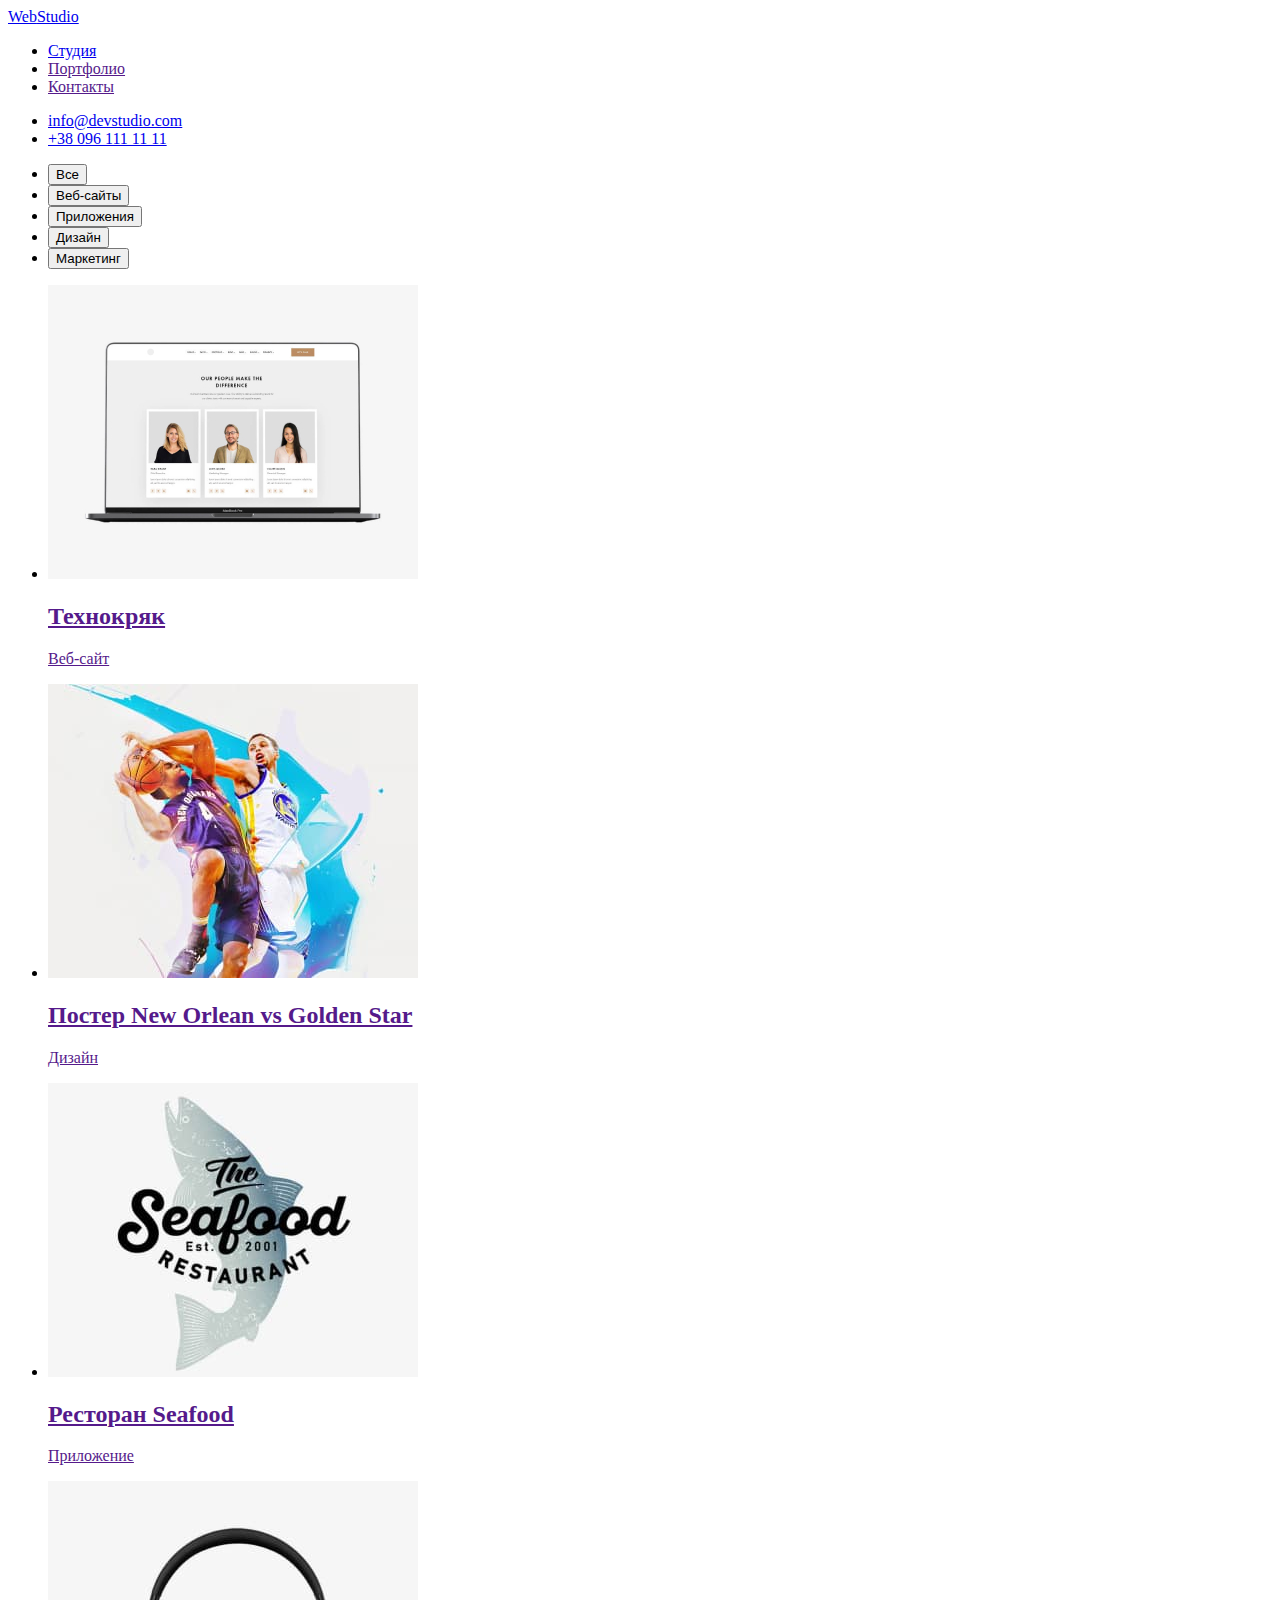
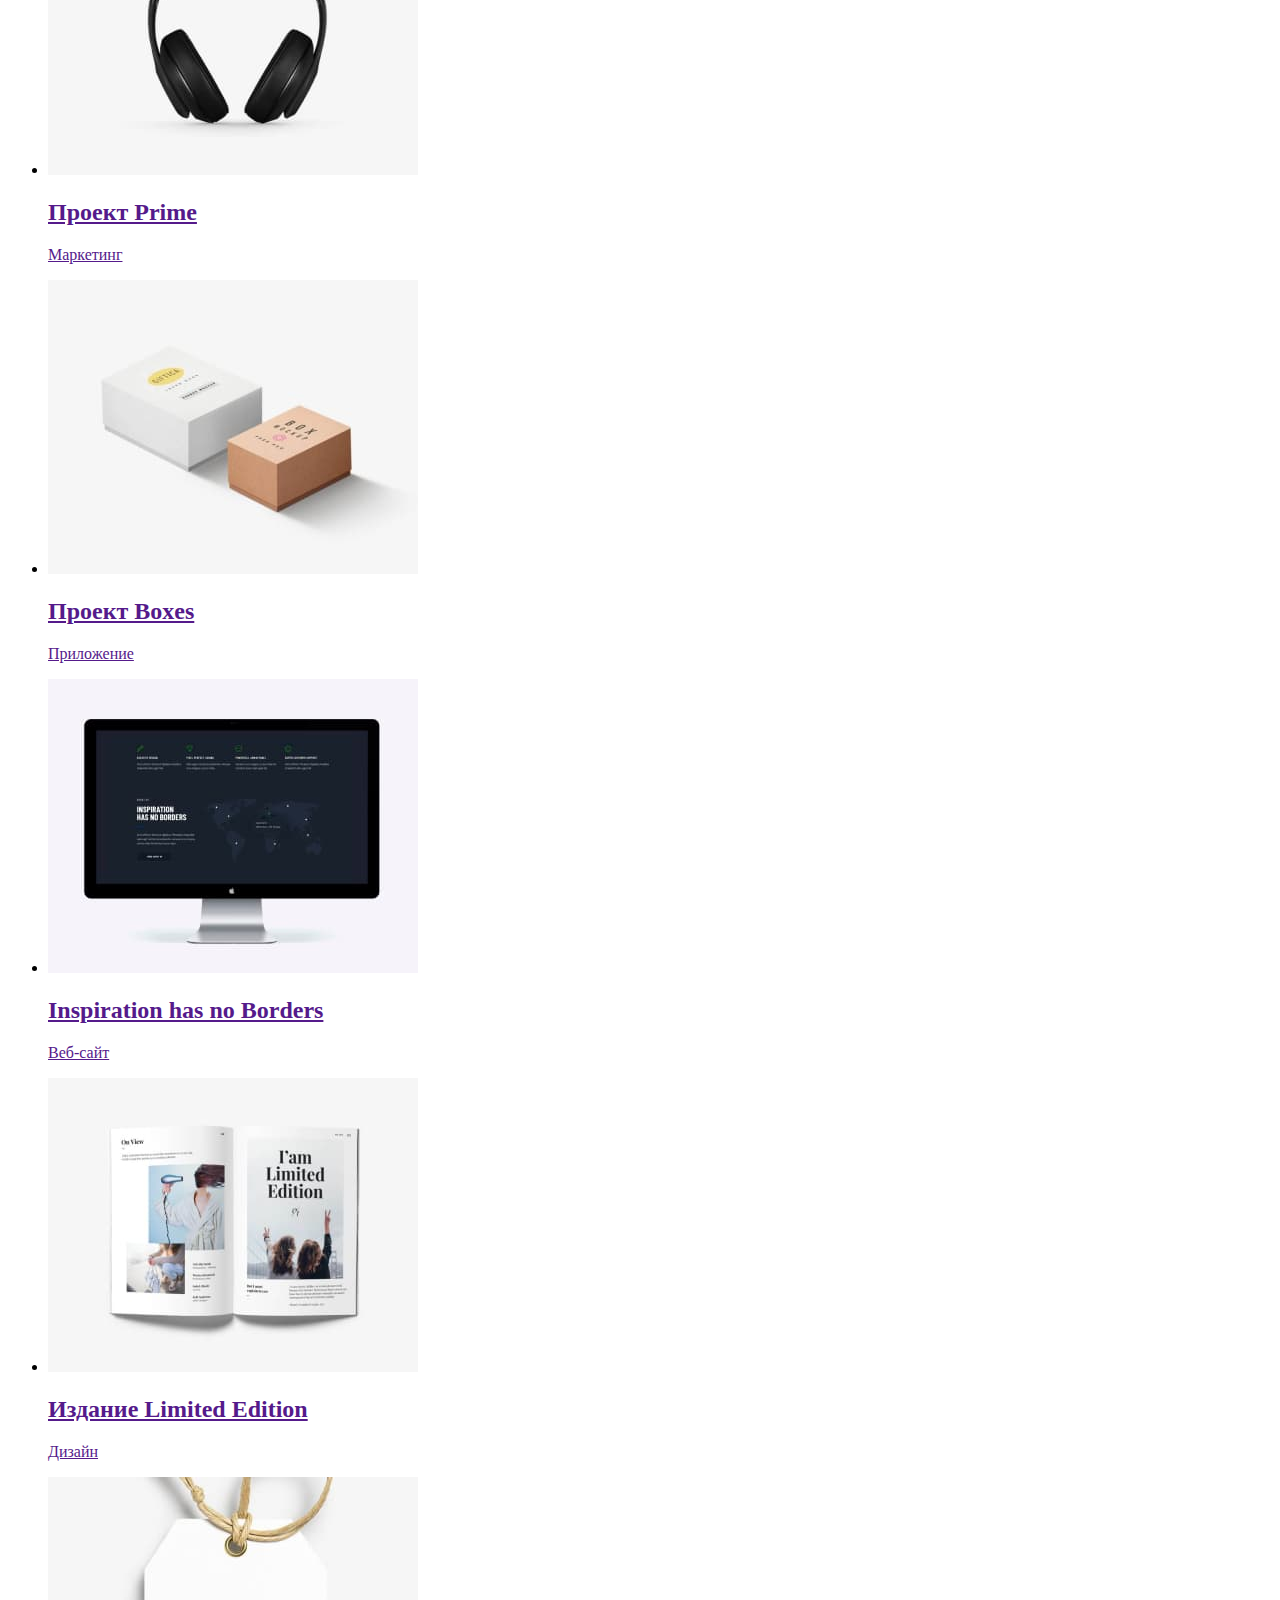
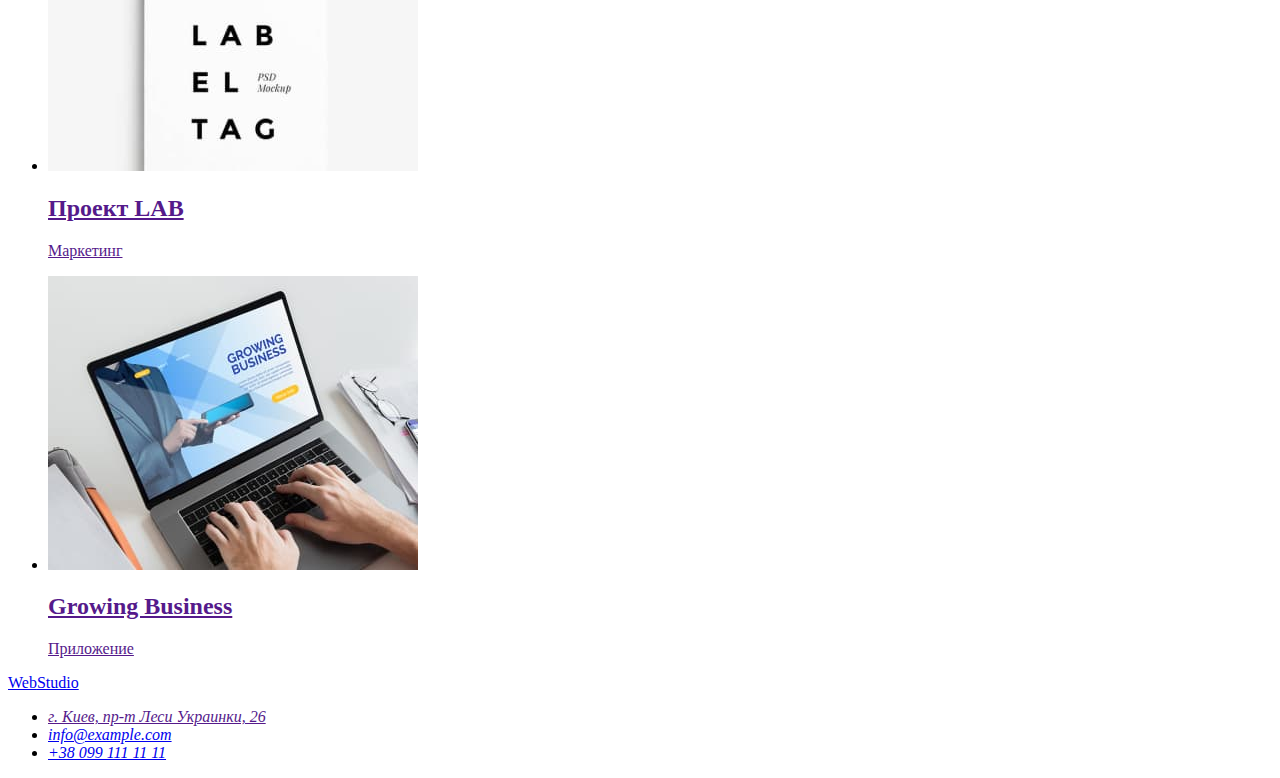
==== portfolio.html @ 23bd51ab "Create portfolio.html" ====
<!DOCTYPE html>
<html lang="ru">

<head>
    <meta charset="UTF-8">
    <meta http-equiv="X-UA-Compatible" content="IE=edge">
    <meta name="viewport" content="width=device-width, initial-scale=1.0">
    <title>Портфолио</title>
    <link rel="stylesheet" href="./css/style.css">
    <link href="https://fonts.googleapis.com/css2?family=Raleway:wght@700&family=Roboto:wght@400;500;700&display=swap"
        rel="stylesheet">
</head>

<body>
    <header class="header">

        <a href="./index.html" class="logo "> <span class="logo-accent"> Web</span>Studio</a>
        <nav>
            <ul class="header-list list">
                <li><a href="./index.html" class="header-list-link link">Студия</a></li>
                <li><a href="" class="header-list-link link  current">Портфолио</a></li>
                <li><a href="" class="header-list-link link">Контакты</a></li>
            </ul>
        </nav>
        <ul class="header-tel-link  list">
            <li><a href="mailto:info@devstudio.com" class="header-tel-link link">info@devstudio.com</a></li>
            <li><a href="tel:+380961111111" class="header-tel-link link">+38 096 111 11 11</a></li>

        </ul>
    </header>


    <main>
        <!-- menu -->
        <section class="menu">
            <ul class="menu-btn list">
                <li><button type="button" class="btn"> Все</button> </li>
                <li><button type="button" class="btn">Веб-сайты </button></li>
                <li><button type="button" class="btn">Приложения </button></li>
                <li><button type="button" class="btn">Дизайн </button></li>
                <li><button type="button" class="btn"> Маркетинг</button></li>
            </ul>


            <ul class=" menu-link  list">
                <li>
                    <a href="" class="list-link link">
                        <img src="./images/web-site.jpg" alt="Ноутбук с веб-сайтом" class="menu-img" width="370"
                            height="294">
                        <h2 class="menu-title">Технокряк</h2>
                        <p class="menu-text">Веб-сайт</p>
                    </a>
                </li>

                <li>
                    <a href="" class="list-link link">
                        <img src="./images/designer.jpg" alt="Два спортсмена" class="menu-img" width="370" height="294">
                        <h2 class="menu-title">Постер New Orlean vs Golden Star</h2>
                        <p class="menu-text">Дизайн</p>
                    </a>
                </li>

                <li>
                    <a href="" class="list-link link">

                        <img src="./images/logo.jpg" alt="Логотип" width="370" height="294" class="menu-img">
                        <h2 class="menu-title">Ресторан Seafood</h2>
                        <p class="menu-text">Приложение</p>
                    </a>
                </li>

                <li>
                    <a href="" class="list-link link">
                        <img src="./images/marceting.jpg" alt="Наушники" class="menu-img" width="370" height="294">
                        <h2 class="menu-title">Проект Prime</h2>
                        <p class="menu-text">Маркетинг</p>
                    </a>
                </li>

                <li>
                    <a href="" class="list-link link">
                        <img src="./images/boxes.jpg" alt="Две коробки" class="menu-img" width="370" height="294">
                        <h2 class="menu-title">Проект Boxes</h2>
                        <p class="menu-text">Приложение</p>
                    </a>
                </li>

                <li>
                    <a href="" class="list-link link">
                        <img src="./images/computer.jpg" alt="Компютер" class="menu-img" width="370" height="294">
                        <h2 class="menu-title">Inspiration has no Borders</h2>
                        <p class="menu-text">Веб-сайт</p>
                    </a>
                </li>

                <li>
                    <a href="" class="list-link link">
                        <img src="./images/magazine.jpg" alt="Раскрытый журнал" class="menu-img" width="370"
                            height="294">
                        <h2 class="menu-title">Издание Limited Edition</h2>
                        <p class="menu-text">Дизайн</p>
                    </a>
                </li>

                <li>
                    <a href="" class="list-link link">
                        <img src="./images/label.jpg" alt="Этикетка" class="menu-img" width="370" height="294">
                        <h2 class="menu-title">Проект LAB</h2>
                        <p class="menu-text">Маркетинг</p>
                    </a>
                </li>

                <li>
                    <a href="" class="list-link link">
                        <img src="./images/laptap.jpg" alt="Ноутбук" class="menu-img" width="370" height="294">
                        <h2 class="menu-title">Growing Business</h2>
                        <p class="menu-text">Приложение</p>
                    </a>
                </li>
            </ul>
        </section>
    </main>

    <!-- Футер -->
    <footer class="page-footer">
        <a href="./index.html" class="logo-footer link"> <span class="logo-accent"> Web</span>Studio</a>

        <address class="footer-address">
            <ul class="contact-list list">
                <li class="contact-item"> <a href="" class="address-link link"> г. Киев, пр-т Леси Украинки, 26</a></li>
                <li class="contact-item"><a href="mailto:info@example.com"
                        class="contact-link link">info@example.com</a></li>
                <li class="contact-item"><a href="tel:+380991111111" class="contact-link link">+38 099 111 11 11</a>
                </li>
            </ul>
        </address>
    </footer>
</body>

</html>
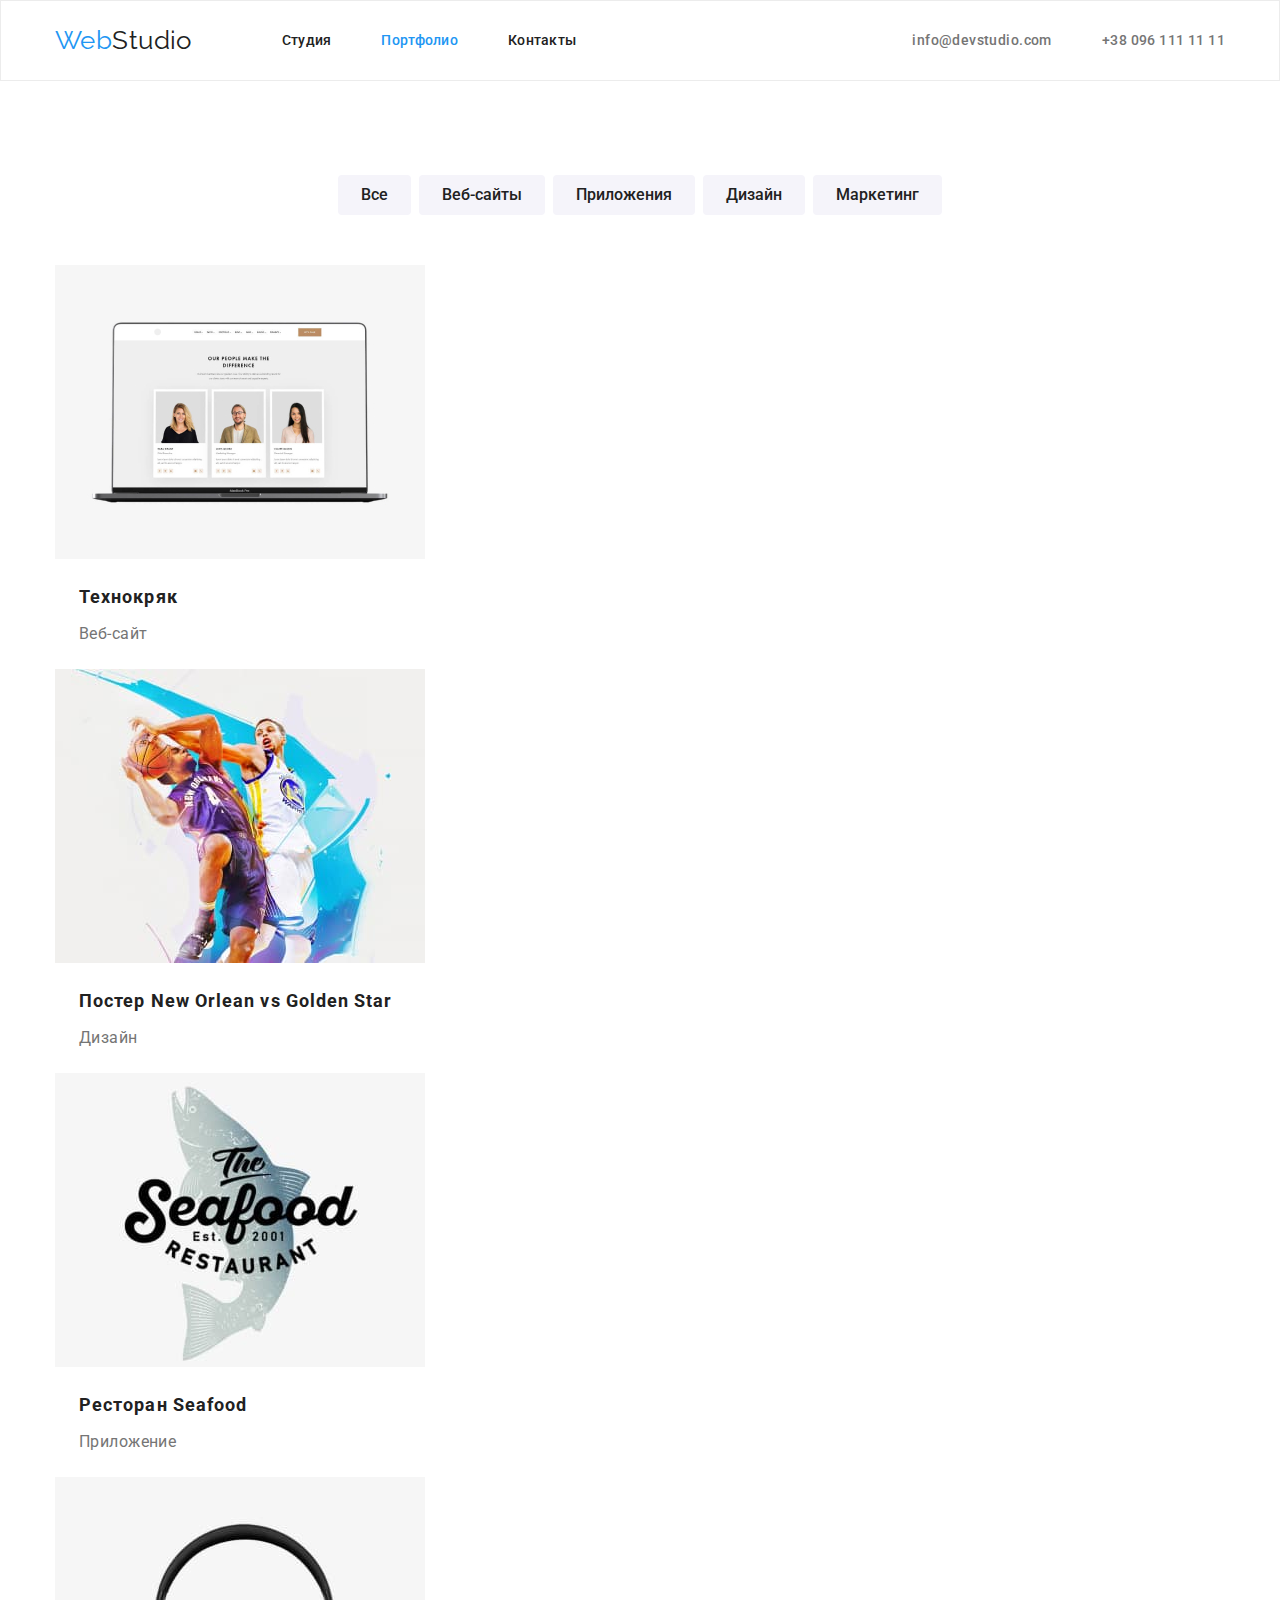
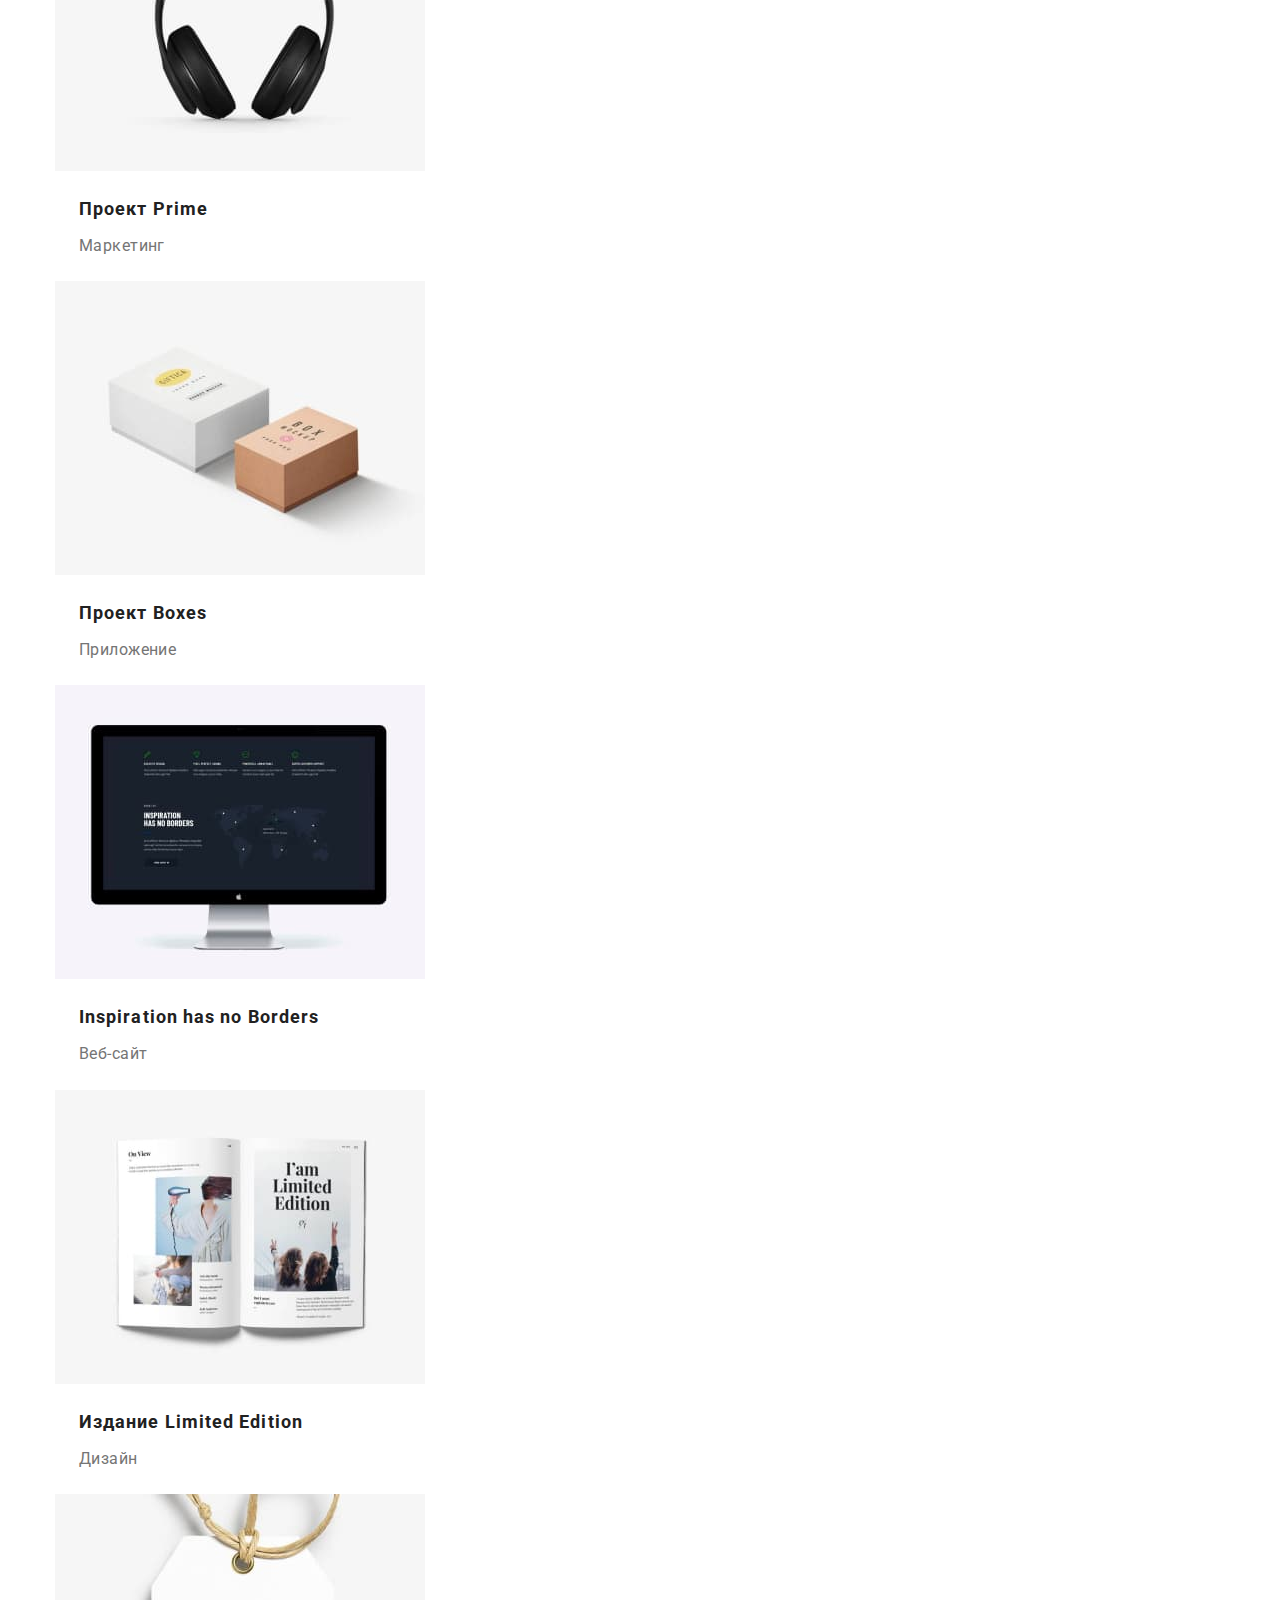
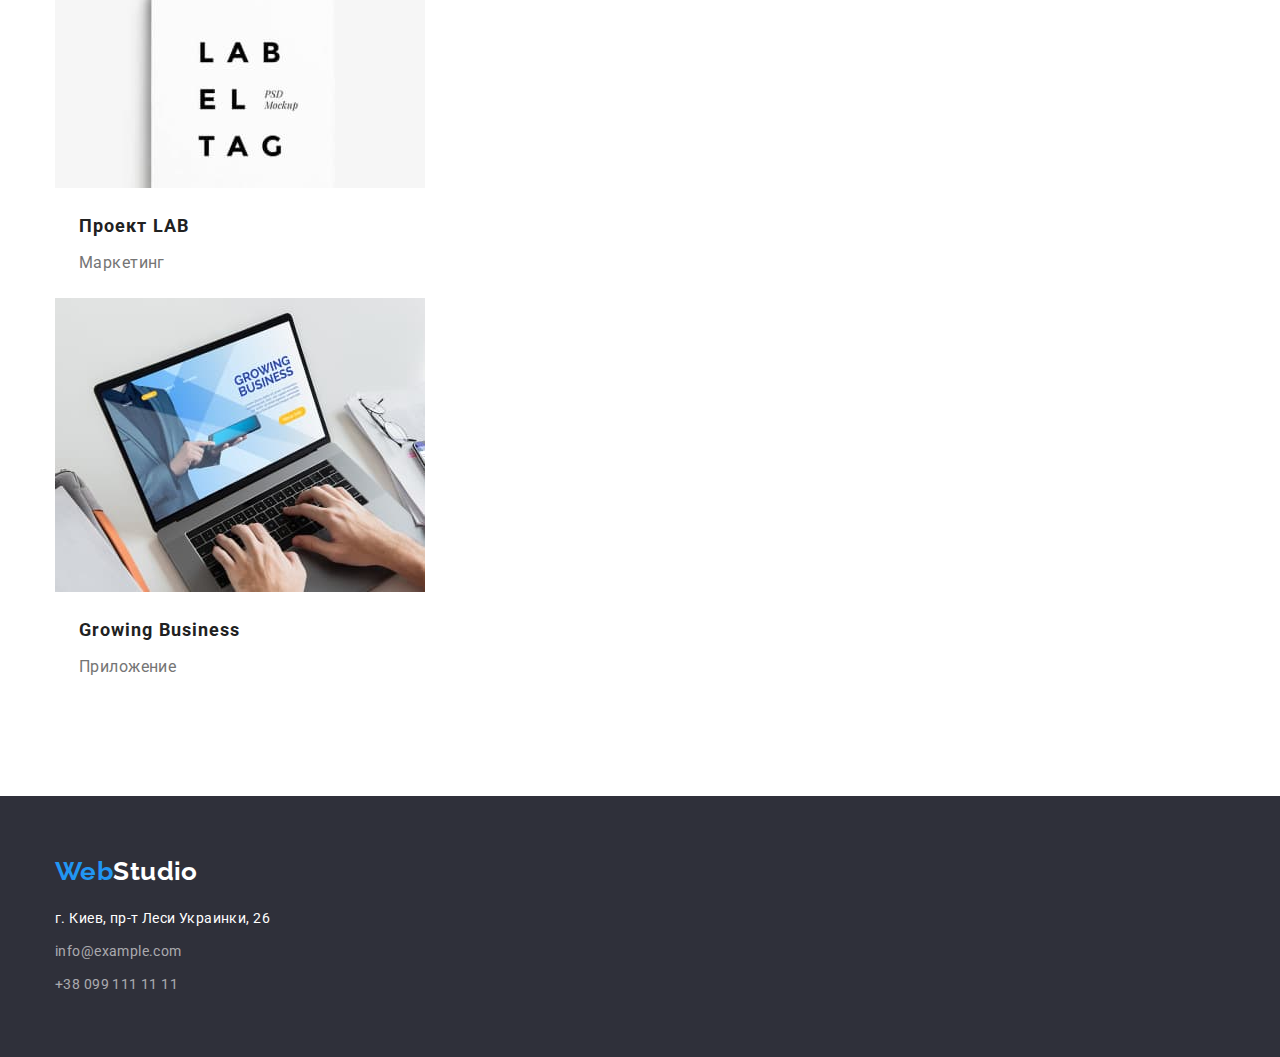
==== commit e11945dd: "Update portfolio.html" ====
--- a/portfolio.html
+++ b/portfolio.html
@@ -6,134 +6,196 @@
     <meta http-equiv="X-UA-Compatible" content="IE=edge">
     <meta name="viewport" content="width=device-width, initial-scale=1.0">
     <title>Портфолио</title>
-    <link rel="stylesheet" href="./css/style.css">
     <link href="https://fonts.googleapis.com/css2?family=Raleway:wght@700&family=Roboto:wght@400;500;700&display=swap"
         rel="stylesheet">
+
+    <link rel="stylesheet"
+        href="https://cdnjs.cloudflare.com/ajax/libs/modern-normalize/1.1.0/modern-normalize.min.css">
+
+    <link rel="stylesheet" href="./css/style.css">
+
 </head>
 
 <body>
-    <header class="header">
-
-        <a href="./index.html" class="logo "> <span class="logo-accent"> Web</span>Studio</a>
-        <nav>
-            <ul class="header-list list">
-                <li><a href="./index.html" class="header-list-link link">Студия</a></li>
-                <li><a href="" class="header-list-link link  current">Портфолио</a></li>
-                <li><a href="" class="header-list-link link">Контакты</a></li>
+    <header class="header ">
+
+        <div class="header-container container">
+            <a href="./index.html" class="logo "> <span class="logo-accent"> Web</span>Studio</a>
+            <nav class="site-nav">
+
+                <ul class="site-nav-list list">
+                    <li class="header-list"><a href="./index.html" class="header-list-link link ">Студия</a></li>
+                    <li class="header-list"><a href="" class="header-list-link link  current">Портфолио</a></li>
+                    <li class="header-list"><a href="" class="header-list-link link">Контакты</a></li>
+                </ul>
+            </nav>
+            <ul class="header-link  list">
+                <li class="mail-tel"><a href="mailto:info@devstudio.com"
+                        class="header-tel-link link">info@devstudio.com</a>
+                </li>
+                <li class="mail-tel"><a href="tel:+380961111111" class="header-tel-link  link">+38 096 111 11 11</a>
+                </li>
+
             </ul>
-        </nav>
-        <ul class="header-tel-link  list">
-            <li><a href="mailto:info@devstudio.com" class="header-tel-link link">info@devstudio.com</a></li>
-            <li><a href="tel:+380961111111" class="header-tel-link link">+38 096 111 11 11</a></li>
-
-        </ul>
+        </div>
     </header>
 
 
     <main>
         <!-- menu -->
-        <section class="menu">
-            <ul class="menu-btn list">
-                <li><button type="button" class="btn"> Все</button> </li>
-                <li><button type="button" class="btn">Веб-сайты </button></li>
-                <li><button type="button" class="btn">Приложения </button></li>
-                <li><button type="button" class="btn">Дизайн </button></li>
-                <li><button type="button" class="btn"> Маркетинг</button></li>
-            </ul>
-
-
-            <ul class=" menu-link  list">
-                <li>
-                    <a href="" class="list-link link">
-                        <img src="./images/web-site.jpg" alt="Ноутбук с веб-сайтом" class="menu-img" width="370"
-                            height="294">
-                        <h2 class="menu-title">Технокряк</h2>
-                        <p class="menu-text">Веб-сайт</p>
-                    </a>
-                </li>
-
-                <li>
-                    <a href="" class="list-link link">
-                        <img src="./images/designer.jpg" alt="Два спортсмена" class="menu-img" width="370" height="294">
-                        <h2 class="menu-title">Постер New Orlean vs Golden Star</h2>
-                        <p class="menu-text">Дизайн</p>
-                    </a>
-                </li>
-
-                <li>
-                    <a href="" class="list-link link">
-
-                        <img src="./images/logo.jpg" alt="Логотип" width="370" height="294" class="menu-img">
-                        <h2 class="menu-title">Ресторан Seafood</h2>
-                        <p class="menu-text">Приложение</p>
-                    </a>
-                </li>
-
-                <li>
-                    <a href="" class="list-link link">
-                        <img src="./images/marceting.jpg" alt="Наушники" class="menu-img" width="370" height="294">
-                        <h2 class="menu-title">Проект Prime</h2>
-                        <p class="menu-text">Маркетинг</p>
-                    </a>
-                </li>
-
-                <li>
-                    <a href="" class="list-link link">
-                        <img src="./images/boxes.jpg" alt="Две коробки" class="menu-img" width="370" height="294">
-                        <h2 class="menu-title">Проект Boxes</h2>
-                        <p class="menu-text">Приложение</p>
-                    </a>
-                </li>
-
-                <li>
-                    <a href="" class="list-link link">
-                        <img src="./images/computer.jpg" alt="Компютер" class="menu-img" width="370" height="294">
-                        <h2 class="menu-title">Inspiration has no Borders</h2>
-                        <p class="menu-text">Веб-сайт</p>
-                    </a>
-                </li>
-
-                <li>
-                    <a href="" class="list-link link">
-                        <img src="./images/magazine.jpg" alt="Раскрытый журнал" class="menu-img" width="370"
-                            height="294">
-                        <h2 class="menu-title">Издание Limited Edition</h2>
-                        <p class="menu-text">Дизайн</p>
-                    </a>
-                </li>
-
-                <li>
-                    <a href="" class="list-link link">
-                        <img src="./images/label.jpg" alt="Этикетка" class="menu-img" width="370" height="294">
-                        <h2 class="menu-title">Проект LAB</h2>
-                        <p class="menu-text">Маркетинг</p>
-                    </a>
-                </li>
-
-                <li>
-                    <a href="" class="list-link link">
-                        <img src="./images/laptap.jpg" alt="Ноутбук" class="menu-img" width="370" height="294">
-                        <h2 class="menu-title">Growing Business</h2>
-                        <p class="menu-text">Приложение</p>
-                    </a>
-                </li>
-            </ul>
+        <section class="section menu">
+            <div class="container">
+                <ul class="menu-btn list">
+                    <li class="btn-list"><button type="button" class="btn"> Все</button> </li>
+                    <li class="btn-list"><button type="button" class="btn">Веб-сайты </button></li>
+                    <li class="btn-list"><button type="button" class="btn">Приложения </button></li>
+                    <li class="btn-list"><button type="button" class="btn">Дизайн </button></li>
+                    <li class="btn-list"><button type="button" class="btn"> Маркетинг</button></li>
+                </ul>
+
+
+                <ul class=" menu-link  list">
+                    <li class="card-menu">
+                        <a href="" class="list-link link">
+                            <div class="thumb-portfolio">
+                                <img src="./images/web-site.jpg" alt="Ноутбук с веб-сайтом" width="370" height="294">
+                            </div>
+
+                            <div class="card-content">
+                                <h2 class="menu-title">Технокряк</h2>
+                                <p class="menu-text">Веб-сайт</p>
+                            </div>
+                        </a>
+                    </li>
+
+                    <li class="card-menu">
+                        <a href="" class="list-link link">
+                            <div class="thumb-portfolio">
+                                <img src="./images/designer.jpg" alt="Два спортсмена" width="370" height="294">
+                            </div>
+
+                            <div class="card-content">
+                                <h2 class="menu-title">Постер New Orlean vs Golden Star</h2>
+                                <p class="menu-text">Дизайн</p>
+                            </div>
+                        </a>
+                    </li>
+
+                    <li class="card-menu">
+                        <a href="" class="list-link link">
+                            <div class="thumb-portfolio">
+                                <img src="./images/logo.jpg" alt="Логотип" width="370" height="294">
+                            </div>
+
+                            <div class="card-content">
+                                <h2 class="menu-title">Ресторан Seafood</h2>
+                                <p class="menu-text">Приложение</p>
+                            </div>
+                        </a>
+                    </li>
+
+                    <li class="card-menu">
+                        <a href="" class="list-link link">
+                            <div class="thumb-portfolio">
+                                <img src="./images/marceting.jpg" alt="Наушники" width="370" height="294">
+                            </div>
+
+                            <div class="card-content">
+                                <h2 class="menu-title">Проект Prime</h2>
+                                <p class="menu-text">Маркетинг</p>
+                            </div>
+                        </a>
+                    </li>
+
+                    <li class="card-menu">
+                        <a href="" class="list-link link">
+                            <div class="thumb-portfolio">
+                                <img src="./images/boxes.jpg" alt="Две коробки" width="370" height="294">
+                            </div>
+
+                            <div class="card-content">
+                                <h2 class="menu-title">Проект Boxes</h2>
+                                <p class="menu-text">Приложение</p>
+                            </div>
+                        </a>
+                    </li>
+
+                    <li class="card-menu">
+                        <a href="" class="list-link link">
+                            <div class="thumb-portfolio">
+                                <img src="./images/computer.jpg" alt="Компютер" width="370" height="294">
+                            </div>
+
+                            <div class="card-content">
+                                <h2 class="menu-title">Inspiration has no Borders</h2>
+                                <p class="menu-text">Веб-сайт</p>
+                            </div>
+                        </a>
+                    </li>
+
+                    <li class="card-menu">
+                        <a href="" class="list-link link">
+                            <div class="thumb-portfolio">
+                                <img src="./images/magazine.jpg" alt="Раскрытый журнал" width="370" height="294">
+                            </div>
+
+                            <div class="card-content">
+                                <h2 class="menu-title">Издание Limited Edition</h2>
+                                <p class="menu-text">Дизайн</p>
+                            </div>
+                        </a>
+                    </li>
+
+                    <li class="card-menu">
+                        <a href="" class="list-link link">
+                            <div class="thumb-portfolio">
+                                <img src="./images/label.jpg" alt="Этикетка" width="370" height="294">
+                            </div>
+
+                            <div class="card-content">
+                                <h2 class="menu-title">Проект LAB</h2>
+                                <p class="menu-text">Маркетинг</p>
+                            </div>
+                        </a>
+                    </li>
+
+                    <li class="card-menu">
+                        <a href="" class="list-link link">
+                            <div class="thumb-portfolio">
+                                <img src="./images/laptap.jpg" alt="Ноутбук" width="370" height="294">
+                            </div>
+
+                            <div class="card-content">
+                                <h2 class="menu-title">Growing Business</h2>
+                                <p class="menu-text">Приложение</p>
+                            </div>
+                        </a>
+                    </li>
+                </ul>
+            </div>
         </section>
     </main>
 
     <!-- Футер -->
     <footer class="page-footer">
-        <a href="./index.html" class="logo-footer link"> <span class="logo-accent"> Web</span>Studio</a>
-
-        <address class="footer-address">
-            <ul class="contact-list list">
-                <li class="contact-item"> <a href="" class="address-link link"> г. Киев, пр-т Леси Украинки, 26</a></li>
-                <li class="contact-item"><a href="mailto:info@example.com"
-                        class="contact-link link">info@example.com</a></li>
-                <li class="contact-item"><a href="tel:+380991111111" class="contact-link link">+38 099 111 11 11</a>
-                </li>
-            </ul>
-        </address>
+        <div class="container">
+
+            <a href="./index.html" class="logo-footer link"> <span class="logo-accent"> Web</span>Studio</a>
+
+            <address class="footer-address">
+                <ul class="contact-list list">
+                    <li class="contact-item">
+                        <a href="" class="address-link link"> г. Киев, пр-т Леси Украинки, 26</a>
+                    </li>
+                    <li class="contact-item">
+                        <a href="mailto:info@example.com" class="contact-link link">info@example.com</a>
+                    </li>
+                    <li class="contact-item">
+                        <a href="tel:+380991111111" class="contact-link link">+38 099 111 11 11</a>
+                    </li>
+                </ul>
+            </address>
+        </div>
     </footer>
 </body>
 
--- a/css/style.css
+++ b/css/style.css
@@ -0,0 +1,415 @@
+:root {
+  --accent-color: #2196f3;
+  --primary-title-color: #212121;
+  --primary-text-color: #757575;
+}
+
+p,
+h1,
+h2,
+h3,
+h4,
+h5,
+h6 {
+  margin: 0px;
+}
+
+ul {
+  margin: 0;
+  padding: 0;
+}
+
+body {
+  font-family: Roboto, sans-serif;
+  letter-spacing: 0.03em;
+  font-size: 14px;
+  font-weight: 400;
+}
+
+.link {
+  text-decoration: none;
+}
+
+.list {
+  list-style: none;
+}
+
+.btn {
+  min-width: 73px;
+
+  padding: 6px 22px;
+
+  background: #f5f4fa;
+  border-radius: 4px;
+  border: 1px solid transparent;
+  cursor: pointer;
+
+  display: block;
+}
+
+img {
+  display: block;
+  max-width: 100%;
+  height: auto;
+}
+
+.container {
+  margin-left: auto;
+  margin-right: auto;
+  max-width: 1200px;
+  padding-left: 15px;
+  padding-right: 15px;
+  /* background-color: red; */
+}
+/* Logo */
+.header {
+  /* background-color: tomato; */
+  border: 1px solid #ececec;
+}
+
+.header-container {
+  display: flex;
+  align-items: center;
+  /* background-color: tomato; */
+}
+
+.header .logo {
+  font-family: "Raleway", sans-serif;
+  font-size: 26px;
+  line-height: 1.2;
+  color: var(--primary-title-color);
+  text-decoration: none;
+
+  margin-right: 90px;
+  padding: 24px 0;
+}
+
+.logo-accent {
+  color: var(--accent-color);
+}
+
+.logo:hover,
+.logo:focus {
+  color: var(--accent-color);
+}
+
+/* Header-list */
+
+.site-nav {
+  display: flex;
+  align-items: center;
+}
+
+.site-nav-list {
+  display: flex;
+  align-items: center;
+}
+
+.header-list:not(:last-child) {
+  margin-right: 50px;
+}
+
+.header-list-link {
+  font-weight: 500;
+  line-height: 1.14;
+  letter-spacing: 0.02em;
+  color: var(--primary-title-color);
+
+  padding: 32px 0;
+}
+
+.header-list-link:hover,
+.header-list-link:focus {
+  color: var(--accent-color);
+}
+
+.header-list-link.current {
+  color: var(--accent-color);
+}
+
+.header-link {
+  display: flex;
+  margin-left: auto;
+  align-items: center;
+}
+
+.mail-tel:not(:last-child) {
+  margin-right: 50px;
+}
+
+.header-tel-link {
+  font-weight: 500;
+  line-height: 1.14;
+  color: var(--primary-text-color);
+
+  padding: 32px 0;
+}
+
+.header-tel-link:hover,
+.header-tel-link:focus {
+  color: var(--accent-color);
+}
+
+/* Hero */
+
+.hero {
+  background-color: #2f303a;
+
+  padding-top: 200px;
+  padding-bottom: 200px;
+}
+
+.hero .hero-tittle {
+  max-width: 696px;
+  font-weight: 900;
+  font-size: 44px;
+  line-height: 1.36;
+  text-align: center;
+  letter-spacing: 0.06em;
+  text-transform: uppercase;
+
+  margin-left: auto;
+  margin-right: auto;
+  margin-bottom: 30px;
+
+  color: #ffffff;
+}
+
+.hero-btn {
+  font-family: inherit;
+  font-weight: 700;
+  font-size: 16px;
+  line-height: 1.88;
+  letter-spacing: 0.06em;
+  color: #ffffff;
+  background-color: var(--accent-color);
+
+  margin: 0 auto;
+}
+
+/*  Mainly  */
+.section {
+  padding-top: 94px;
+  padding-bottom: 94px;
+}
+.section-mainly {
+  padding-bottom: 0;
+}
+
+.section-mainly .mainly {
+  display: flex;
+
+  /* outline: 1px solid tomato; */
+
+  margin-right: -30px;
+}
+
+.mainly-list {
+  margin-right: 30px;
+
+  flex-basis: calc((100% / 4) - 30px);
+}
+
+.mainly-title {
+  font-size: 14px;
+  font-weight: 700;
+  line-height: 1.14;
+  color: var(--primary-title-color);
+
+  margin-bottom: 10px;
+}
+
+.mainly-text {
+  line-height: 1.71;
+
+  color: var(--primary-text-color);
+}
+
+/* Company */
+.work-title {
+  font-weight: 700;
+  font-size: 36px;
+  line-height: 1.7;
+  text-align: center;
+  color: var(--primary-title-color);
+
+  margin-bottom: 50px;
+}
+
+.main-work-list {
+  display: flex;
+
+  margin-right: -30px;
+  /* outline: 1px solid tomato; */
+}
+
+.work-list {
+  margin-right: 30px;
+  flex-basis: calc((100% / 3) - 30px);
+}
+
+.company-primary-title {
+  font-weight: 700;
+  font-size: 36px;
+  line-height: 1.7;
+  text-align: center;
+  color: var(--primary-title-color);
+
+  margin-bottom: 50px;
+  flex: wrap;
+}
+
+.company-primary-list {
+  display: flex;
+
+  margin-right: -30px;
+  /* outline: 1px solid #2196f3; */
+}
+
+.company-list {
+  margin-right: 30px;
+  flex-basis: calc((100% / 4) - 30px);
+  outline: 1px solid turquoise;
+
+  border-radius: 0px 0px 4px 4px;
+}
+
+.thumb-company {
+  margin-bottom: 30px;
+}
+
+.company-title {
+  font-weight: 500;
+  font-size: 16px;
+  text-align: center;
+  line-height: 1.2;
+  color: var(--primary-title-color);
+
+  margin-bottom: 10px;
+}
+
+.trade {
+  font-size: 16px;
+  text-align: center;
+  line-height: 1.2;
+  color: var(--primary-text-color);
+
+  padding-bottom: 30px;
+}
+
+/* Footer */
+
+.page-footer {
+  background-color: #2f303a;
+}
+
+a.logo-footer {
+  font-family: "Raleway", sans-serif;
+  font-weight: 700;
+  font-size: 26px;
+  line-height: 31px;
+
+  color: #ffffff;
+
+  display: block;
+  padding-top: 60px;
+  margin-bottom: 20px;
+}
+
+.logo-footer:hover,
+.logo-footer:focus {
+  color: var(--accent-color);
+}
+
+.footer-address {
+  font-style: inherit;
+  line-height: 1.71;
+
+  padding-bottom: 60px;
+}
+
+.contact-item:not(:last-child) {
+  margin-bottom: 9px;
+}
+
+.address-link {
+  color: #ffffff;
+}
+
+.address-link:hover,
+.address-link:focus {
+  color: var(--accent-color);
+}
+
+.contact-link {
+  color: rgba(255, 255, 255, 0.6);
+}
+
+.contact-link:hover,
+.contact-link:focus {
+  color: var(--accent-color);
+}
+
+/* PORTFOLIO */
+
+.menu-btn {
+  display: flex;
+  justify-content: center;
+  margin-bottom: 50px;
+}
+.menu .btn {
+  font-family: inherit;
+  font-weight: 500;
+  font-size: 16px;
+  line-height: 1.62;
+  text-align: center;
+  background-color: #f5f4fa;
+  color: #212121;
+}
+
+.btn:hover,
+.btn:focus {
+  color: #ffffff;
+
+  background-color: var(--accent-color);
+}
+
+.btn-list:not(:last-child) {
+  margin-right: 8px;
+}
+
+.card-menu {
+  display: flex;
+  flex-basis: calc(100% / 3 - 20);
+}
+
+.card-content {
+  padding: 20px 24px;
+}
+
+.menu-link .menu-title {
+  font-weight: 700;
+  font-size: 18px;
+  line-height: 2;
+  letter-spacing: 0.06em;
+
+  color: var(--primary-title-color);
+
+  margin-bottom: 4px;
+}
+
+.menu-text {
+  font-size: 16px;
+  line-height: 1.88;
+
+  color: var(--primary-text-color);
+}
+
+.menu-title:hover,
+.menu-title:focus,
+.menu-text:hover,
+.menu-text:focus,
+.menu-img:hover,
+.menu-img:focus {
+  color: var(--accent-color);
+}
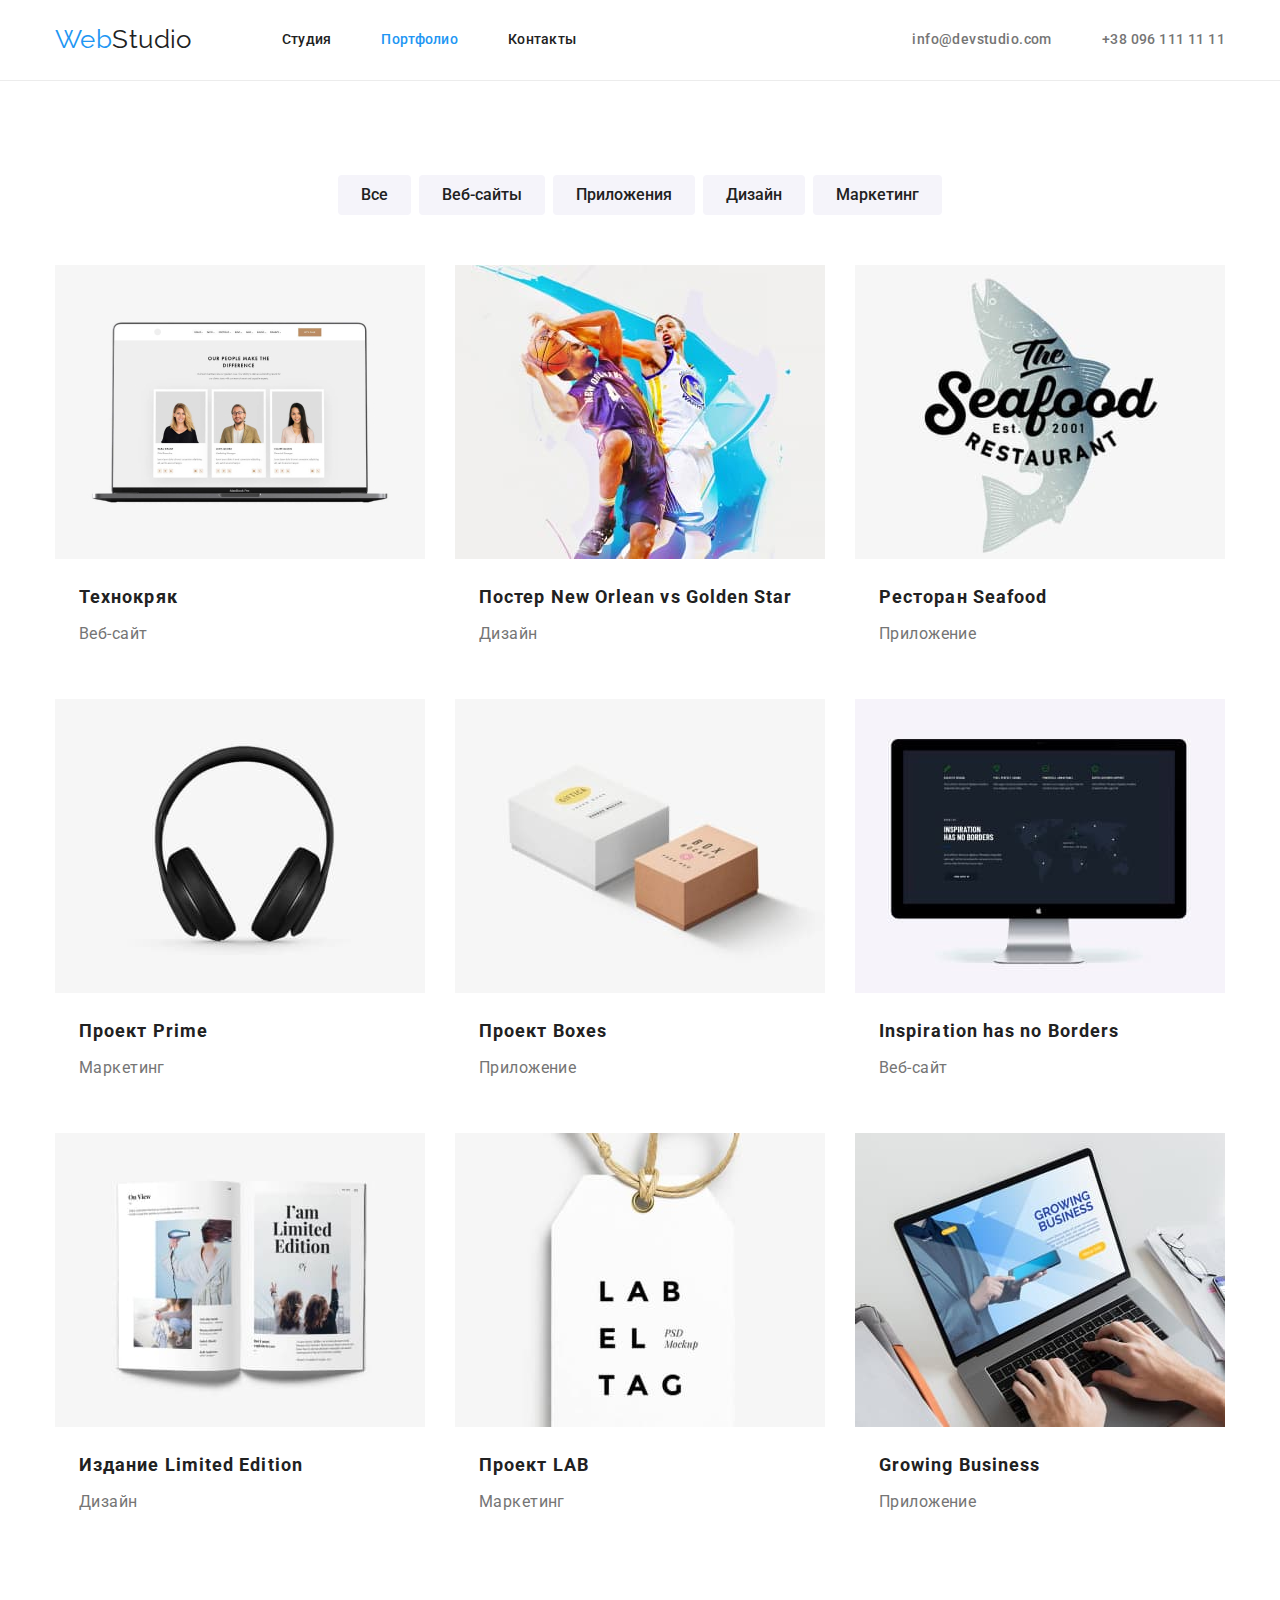
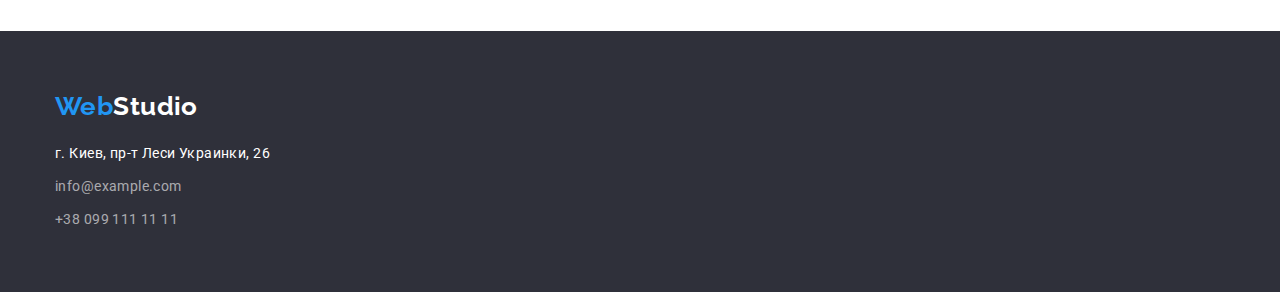
==== commit a4b14118: "Update portfolio.html" ====
--- a/portfolio.html
+++ b/portfolio.html
@@ -57,9 +57,9 @@
                 <ul class=" menu-link  list">
                     <li class="card-menu">
                         <a href="" class="list-link link">
-                            <div class="thumb-portfolio">
-                                <img src="./images/web-site.jpg" alt="Ноутбук с веб-сайтом" width="370" height="294">
-                            </div>
+
+                            <img src="./images/web-site.jpg" alt="Ноутбук с веб-сайтом" width="370" height="294">
+
 
                             <div class="card-content">
                                 <h2 class="menu-title">Технокряк</h2>
@@ -70,9 +70,9 @@
 
                     <li class="card-menu">
                         <a href="" class="list-link link">
-                            <div class="thumb-portfolio">
-                                <img src="./images/designer.jpg" alt="Два спортсмена" width="370" height="294">
-                            </div>
+
+                            <img src="./images/designer.jpg" alt="Два спортсмена" width="370" height="294">
+
 
                             <div class="card-content">
                                 <h2 class="menu-title">Постер New Orlean vs Golden Star</h2>
@@ -83,9 +83,9 @@
 
                     <li class="card-menu">
                         <a href="" class="list-link link">
-                            <div class="thumb-portfolio">
-                                <img src="./images/logo.jpg" alt="Логотип" width="370" height="294">
-                            </div>
+
+                            <img src="./images/logo.jpg" alt="Логотип" width="370" height="294">
+
 
                             <div class="card-content">
                                 <h2 class="menu-title">Ресторан Seafood</h2>
@@ -96,9 +96,9 @@
 
                     <li class="card-menu">
                         <a href="" class="list-link link">
-                            <div class="thumb-portfolio">
-                                <img src="./images/marceting.jpg" alt="Наушники" width="370" height="294">
-                            </div>
+
+                            <img src="./images/marceting.jpg" alt="Наушники" width="370" height="294">
+
 
                             <div class="card-content">
                                 <h2 class="menu-title">Проект Prime</h2>
@@ -109,9 +109,9 @@
 
                     <li class="card-menu">
                         <a href="" class="list-link link">
-                            <div class="thumb-portfolio">
-                                <img src="./images/boxes.jpg" alt="Две коробки" width="370" height="294">
-                            </div>
+
+                            <img src="./images/boxes.jpg" alt="Две коробки" width="370" height="294">
+
 
                             <div class="card-content">
                                 <h2 class="menu-title">Проект Boxes</h2>
@@ -122,9 +122,9 @@
 
                     <li class="card-menu">
                         <a href="" class="list-link link">
-                            <div class="thumb-portfolio">
-                                <img src="./images/computer.jpg" alt="Компютер" width="370" height="294">
-                            </div>
+
+                            <img src="./images/computer.jpg" alt="Компютер" width="370" height="294">
+
 
                             <div class="card-content">
                                 <h2 class="menu-title">Inspiration has no Borders</h2>
@@ -135,9 +135,9 @@
 
                     <li class="card-menu">
                         <a href="" class="list-link link">
-                            <div class="thumb-portfolio">
-                                <img src="./images/magazine.jpg" alt="Раскрытый журнал" width="370" height="294">
-                            </div>
+
+                            <img src="./images/magazine.jpg" alt="Раскрытый журнал" width="370" height="294">
+
 
                             <div class="card-content">
                                 <h2 class="menu-title">Издание Limited Edition</h2>
@@ -148,9 +148,9 @@
 
                     <li class="card-menu">
                         <a href="" class="list-link link">
-                            <div class="thumb-portfolio">
-                                <img src="./images/label.jpg" alt="Этикетка" width="370" height="294">
-                            </div>
+
+                            <img src="./images/label.jpg" alt="Этикетка" width="370" height="294">
+
 
                             <div class="card-content">
                                 <h2 class="menu-title">Проект LAB</h2>
@@ -161,9 +161,9 @@
 
                     <li class="card-menu">
                         <a href="" class="list-link link">
-                            <div class="thumb-portfolio">
-                                <img src="./images/laptap.jpg" alt="Ноутбук" width="370" height="294">
-                            </div>
+
+                            <img src="./images/laptap.jpg" alt="Ноутбук" width="370" height="294">
+
 
                             <div class="card-content">
                                 <h2 class="menu-title">Growing Business</h2>
@@ -178,6 +178,7 @@
 
     <!-- Футер -->
     <footer class="page-footer">
+
         <div class="container">
 
             <a href="./index.html" class="logo-footer link"> <span class="logo-accent"> Web</span>Studio</a>
@@ -196,6 +197,7 @@
                 </ul>
             </address>
         </div>
+
     </footer>
 </body>
 
--- a/css/style.css
+++ b/css/style.css
@@ -64,12 +64,13 @@
 /* Logo */
 .header {
   /* background-color: tomato; */
-  border: 1px solid #ececec;
+  border-bottom: 1px solid #ececec;
 }
 
 .header-container {
   display: flex;
   align-items: center;
+
   /* background-color: tomato; */
 }
 
@@ -81,7 +82,7 @@
   text-decoration: none;
 
   margin-right: 90px;
-  padding: 24px 0;
+  /* padding: 24px 0; */
 }
 
 .logo-accent {
@@ -97,12 +98,10 @@
 
 .site-nav {
   display: flex;
-  align-items: center;
 }
 
 .site-nav-list {
   display: flex;
-  align-items: center;
 }
 
 .header-list:not(:last-child) {
@@ -116,6 +115,7 @@
   color: var(--primary-title-color);
 
   padding: 32px 0;
+  display: block;
 }
 
 .header-list-link:hover,
@@ -130,7 +130,6 @@
 .header-link {
   display: flex;
   margin-left: auto;
-  align-items: center;
 }
 
 .mail-tel:not(:last-child) {
@@ -143,6 +142,7 @@
   color: var(--primary-text-color);
 
   padding: 32px 0;
+  display: block;
 }
 
 .header-tel-link:hover,
@@ -192,22 +192,25 @@
   padding-top: 94px;
   padding-bottom: 94px;
 }
-.section-mainly {
-  padding-bottom: 0;
+
+.primary-mainly-title {
+  display: none;
 }
 
 .section-mainly .mainly {
   display: flex;
-
   /* outline: 1px solid tomato; */
-
-  margin-right: -30px;
+  flex-wrap: wrap;
+}
+
+.mainly .mainly-list + .mainly-list {
+  margin-left: 30px;
 }
 
 .mainly-list {
-  margin-right: 30px;
-
-  flex-basis: calc((100% / 4) - 30px);
+  flex-basis: calc((100% - 90px) / 4);
+  max-width: 270px;
+  
 }
 
 .mainly-title {
@@ -225,7 +228,15 @@
   color: var(--primary-text-color);
 }
 
-/* Company */
+/* Work images */
+.section.work {
+  padding-top: 0;
+}
+
+.main-work-list .work-list + .work-list {
+  margin-left: 30px;
+}
+
 .work-title {
   font-weight: 700;
   font-size: 36px;
@@ -238,16 +249,13 @@
 
 .main-work-list {
   display: flex;
-
-  margin-right: -30px;
   /* outline: 1px solid tomato; */
-}
-
-.work-list {
-  margin-right: 30px;
-  flex-basis: calc((100% / 3) - 30px);
-}
-
+  flex-wrap: wrap;
+}
+
+
+
+/* Company */
 .company-primary-title {
   font-weight: 700;
   font-size: 36px;
@@ -261,17 +269,18 @@
 
 .company-primary-list {
   display: flex;
-
-  margin-right: -30px;
+  flex-wrap: wrap;
   /* outline: 1px solid #2196f3; */
 }
 
+.company-primary-list .company-list + .company-list {
+  margin-left: 30px;
+}
+
 .company-list {
-  margin-right: 30px;
-  flex-basis: calc((100% / 4) - 30px);
-  outline: 1px solid turquoise;
-
+  /* flex-basis: calc((100% - 90px) / 4); */
   border-radius: 0px 0px 4px 4px;
+  outline: 1px solid #2196f3;
 }
 
 .thumb-company {
@@ -301,6 +310,8 @@
 
 .page-footer {
   background-color: #2f303a;
+  padding-top: 60px;
+  padding-bottom: 60px;
 }
 
 a.logo-footer {
@@ -312,7 +323,6 @@
   color: #ffffff;
 
   display: block;
-  padding-top: 60px;
   margin-bottom: 20px;
 }
 
@@ -324,8 +334,6 @@
 .footer-address {
   font-style: inherit;
   line-height: 1.71;
-
-  padding-bottom: 60px;
 }
 
 .contact-item:not(:last-child) {
@@ -378,10 +386,18 @@
   margin-right: 8px;
 }
 
-.card-menu {
-  display: flex;
-  flex-basis: calc(100% / 3 - 20);
-}
+.menu-link {
+  display: flex;
+  flex-wrap: wrap;
+  margin: -15px;
+}
+
+.card-menu{
+  display: flex;
+  /* flex-basis: calc((100% - 90px) / 3);  */
+  margin: 15px;
+  /* outline: 1px solid teal; */
+} 
 
 .card-content {
   padding: 20px 24px;
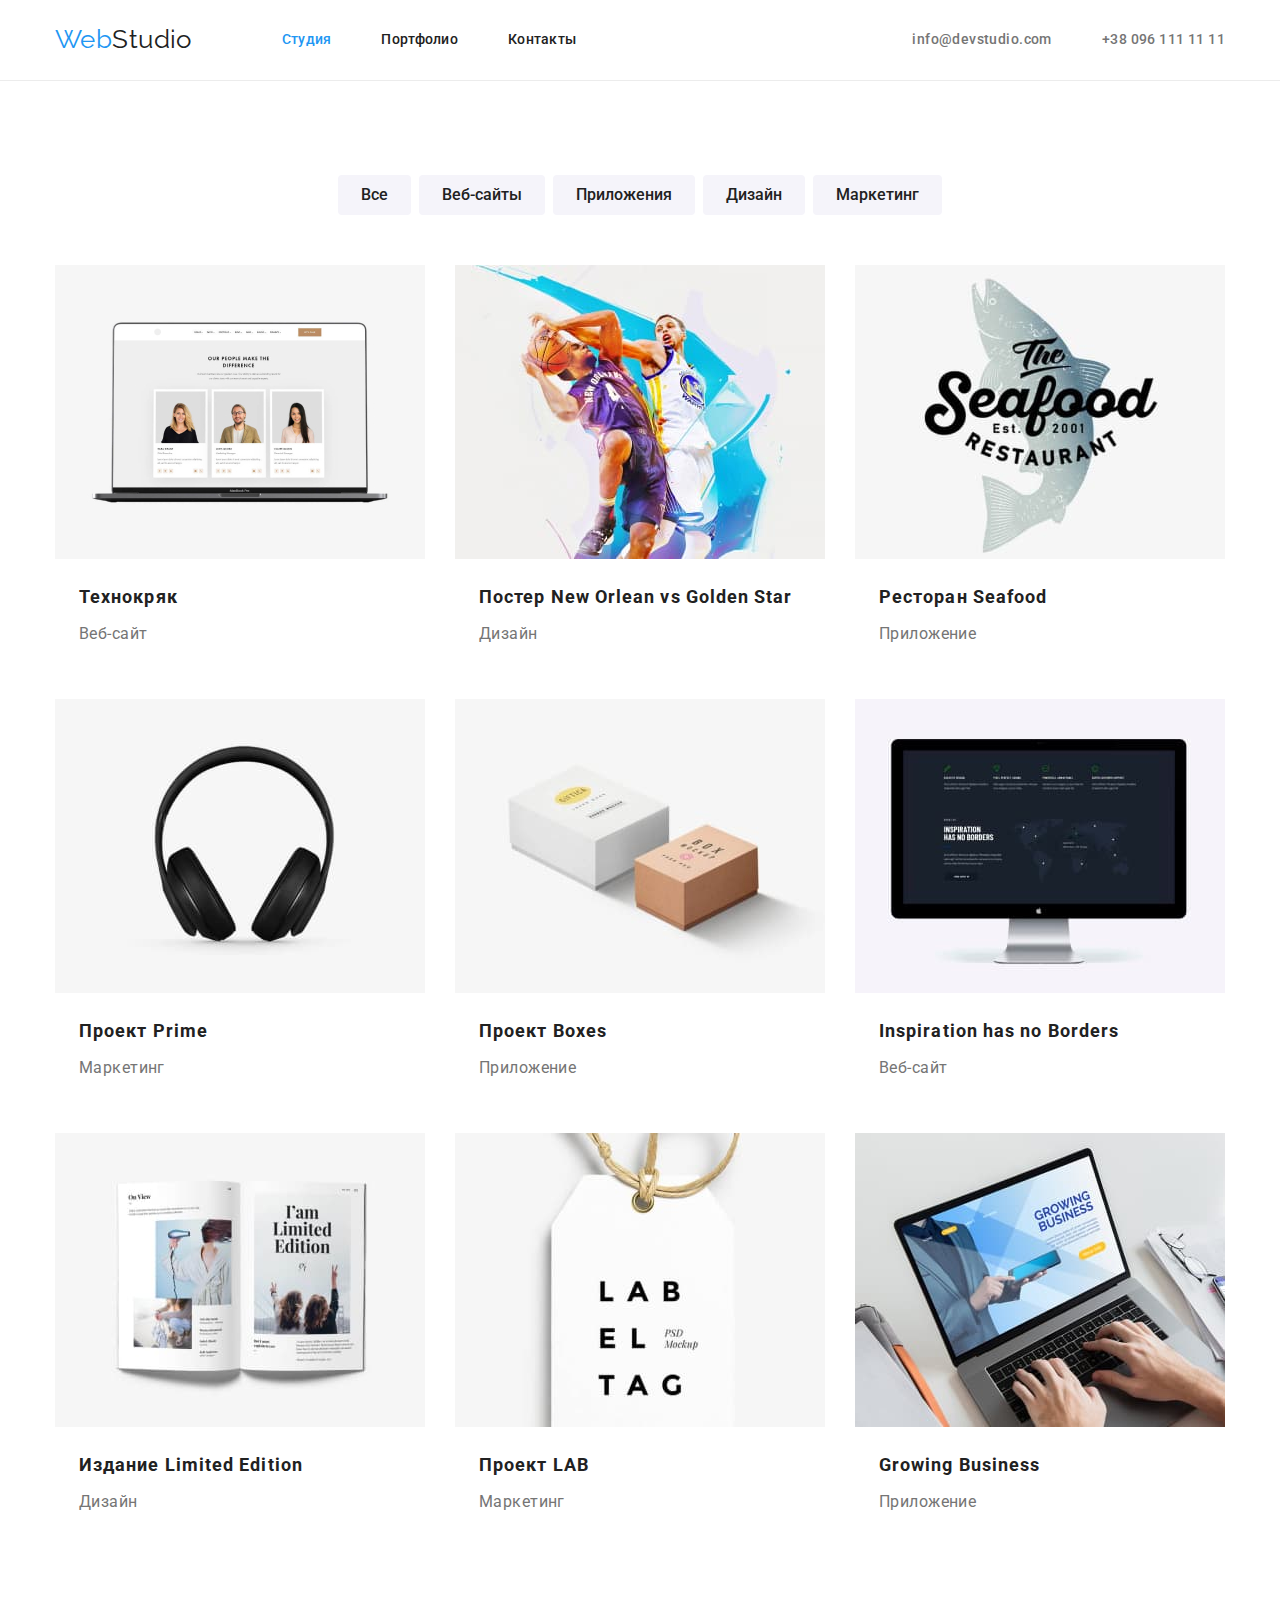
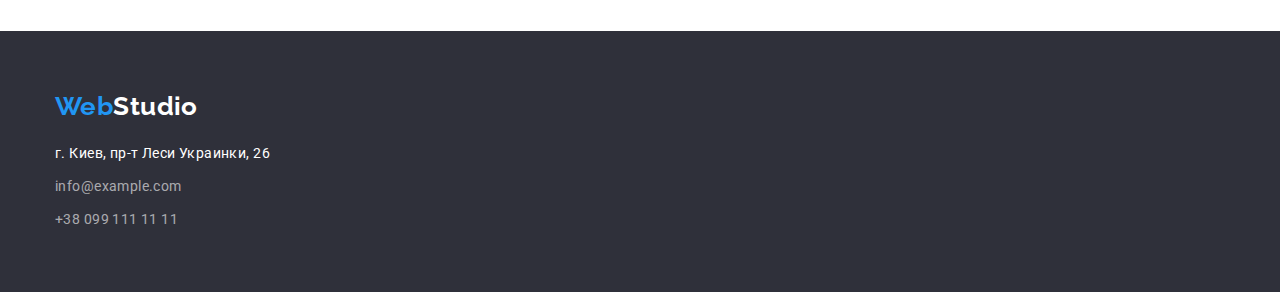
==== commit a01a1e5e: "Update portfolio.html" ====
--- a/portfolio.html
+++ b/portfolio.html
@@ -24,9 +24,9 @@
             <nav class="site-nav">
 
                 <ul class="site-nav-list list">
-                    <li class="header-list"><a href="./index.html" class="header-list-link link ">Студия</a></li>
-                    <li class="header-list"><a href="" class="header-list-link link  current">Портфолио</a></li>
-                    <li class="header-list"><a href="" class="header-list-link link">Контакты</a></li>
+                    <li class="header-item"><a href="" class="header-item-link link current">Студия</a></li>
+                    <li class="header-item"><a href="./portfolio.html" class="header-item-link link">Портфолио</a></li>
+                    <li class="header-item"><a href="" class="header-item-link link">Контакты</a></li>
                 </ul>
             </nav>
             <ul class="header-link  list">
@@ -46,17 +46,17 @@
         <section class="section menu">
             <div class="container">
                 <ul class="menu-btn list">
-                    <li class="btn-list"><button type="button" class="btn"> Все</button> </li>
-                    <li class="btn-list"><button type="button" class="btn">Веб-сайты </button></li>
-                    <li class="btn-list"><button type="button" class="btn">Приложения </button></li>
-                    <li class="btn-list"><button type="button" class="btn">Дизайн </button></li>
-                    <li class="btn-list"><button type="button" class="btn"> Маркетинг</button></li>
+                    <li class="btn-item"><button type="button" class="btn"> Все</button> </li>
+                    <li class="btn-item"><button type="button" class="btn">Веб-сайты </button></li>
+                    <li class="btn-item"><button type="button" class="btn">Приложения </button></li>
+                    <li class="btn-item"><button type="button" class="btn">Дизайн </button></li>
+                    <li class="btn-item"><button type="button" class="btn"> Маркетинг</button></li>
                 </ul>
 
 
                 <ul class=" menu-link  list">
                     <li class="card-menu">
-                        <a href="" class="list-link link">
+                        <a href="" class="item-link link">
 
                             <img src="./images/web-site.jpg" alt="Ноутбук с веб-сайтом" width="370" height="294">
 
@@ -69,7 +69,7 @@
                     </li>
 
                     <li class="card-menu">
-                        <a href="" class="list-link link">
+                        <a href="" class="item-link link">
 
                             <img src="./images/designer.jpg" alt="Два спортсмена" width="370" height="294">
 
@@ -82,7 +82,7 @@
                     </li>
 
                     <li class="card-menu">
-                        <a href="" class="list-link link">
+                        <a href="" class="item-link link">
 
                             <img src="./images/logo.jpg" alt="Логотип" width="370" height="294">
 
@@ -95,7 +95,7 @@
                     </li>
 
                     <li class="card-menu">
-                        <a href="" class="list-link link">
+                        <a href="" class="item-link link">
 
                             <img src="./images/marceting.jpg" alt="Наушники" width="370" height="294">
 
@@ -108,7 +108,7 @@
                     </li>
 
                     <li class="card-menu">
-                        <a href="" class="list-link link">
+                        <a href="" class="item-link link">
 
                             <img src="./images/boxes.jpg" alt="Две коробки" width="370" height="294">
 
@@ -121,7 +121,7 @@
                     </li>
 
                     <li class="card-menu">
-                        <a href="" class="list-link link">
+                        <a href="" class="item-link link">
 
                             <img src="./images/computer.jpg" alt="Компютер" width="370" height="294">
 
@@ -134,7 +134,7 @@
                     </li>
 
                     <li class="card-menu">
-                        <a href="" class="list-link link">
+                        <a href="" class="item-link link">
 
                             <img src="./images/magazine.jpg" alt="Раскрытый журнал" width="370" height="294">
 
@@ -147,7 +147,7 @@
                     </li>
 
                     <li class="card-menu">
-                        <a href="" class="list-link link">
+                        <a href="" class="item-link link">
 
                             <img src="./images/label.jpg" alt="Этикетка" width="370" height="294">
 
@@ -160,7 +160,7 @@
                     </li>
 
                     <li class="card-menu">
-                        <a href="" class="list-link link">
+                        <a href="" class="item-link link">
 
                             <img src="./images/laptap.jpg" alt="Ноутбук" width="370" height="294">
 
--- a/css/style.css
+++ b/css/style.css
@@ -104,11 +104,11 @@
   display: flex;
 }
 
-.header-list:not(:last-child) {
+.header-item:not(:last-child) {
   margin-right: 50px;
 }
 
-.header-list-link {
+.header-item-link {
   font-weight: 500;
   line-height: 1.14;
   letter-spacing: 0.02em;
@@ -118,12 +118,12 @@
   display: block;
 }
 
-.header-list-link:hover,
-.header-list-link:focus {
-  color: var(--accent-color);
-}
-
-.header-list-link.current {
+.header-item-link:hover,
+.header-item-link:focus {
+  color: var(--accent-color);
+}
+
+.header-item-link.current {
   color: var(--accent-color);
 }
 
@@ -203,11 +203,11 @@
   flex-wrap: wrap;
 }
 
-.mainly .mainly-list + .mainly-list {
+.mainly .mainly-item + .mainly-item {
   margin-left: 30px;
 }
 
-.mainly-list {
+.mainly-item {
   flex-basis: calc((100% - 90px) / 4);
   max-width: 270px;
   
@@ -233,7 +233,7 @@
   padding-top: 0;
 }
 
-.main-work-list .work-list + .work-list {
+.main-work-list .work-item + .work-item {
   margin-left: 30px;
 }
 
@@ -255,7 +255,7 @@
 
 
 
-/* Company */
+  /* Company */
 .company-primary-title {
   font-weight: 700;
   font-size: 36px;
@@ -273,19 +273,23 @@
   /* outline: 1px solid #2196f3; */
 }
 
-.company-primary-list .company-list + .company-list {
+.company-primary-list .company-item + .company-item {
   margin-left: 30px;
 }
 
-.company-list {
-  /* flex-basis: calc((100% - 90px) / 4); */
+.company-item {
+  flex-basis: calc((100% - 90px) / 4);
   border-radius: 0px 0px 4px 4px;
   outline: 1px solid #2196f3;
-}
-
-.thumb-company {
-  margin-bottom: 30px;
-}
+  max-width: 270px;
+}
+
+.company-information{
+  padding-bottom: 30px;
+  padding-top: 30px;
+}
+
+
 
 .company-title {
   font-weight: 500;
@@ -303,7 +307,7 @@
   line-height: 1.2;
   color: var(--primary-text-color);
 
-  padding-bottom: 30px;
+  /* padding-bottom: 30px; */
 }
 
 /* Footer */
@@ -382,7 +386,7 @@
   background-color: var(--accent-color);
 }
 
-.btn-list:not(:last-child) {
+.btn-item:not(:last-child) {
   margin-right: 8px;
 }
 
